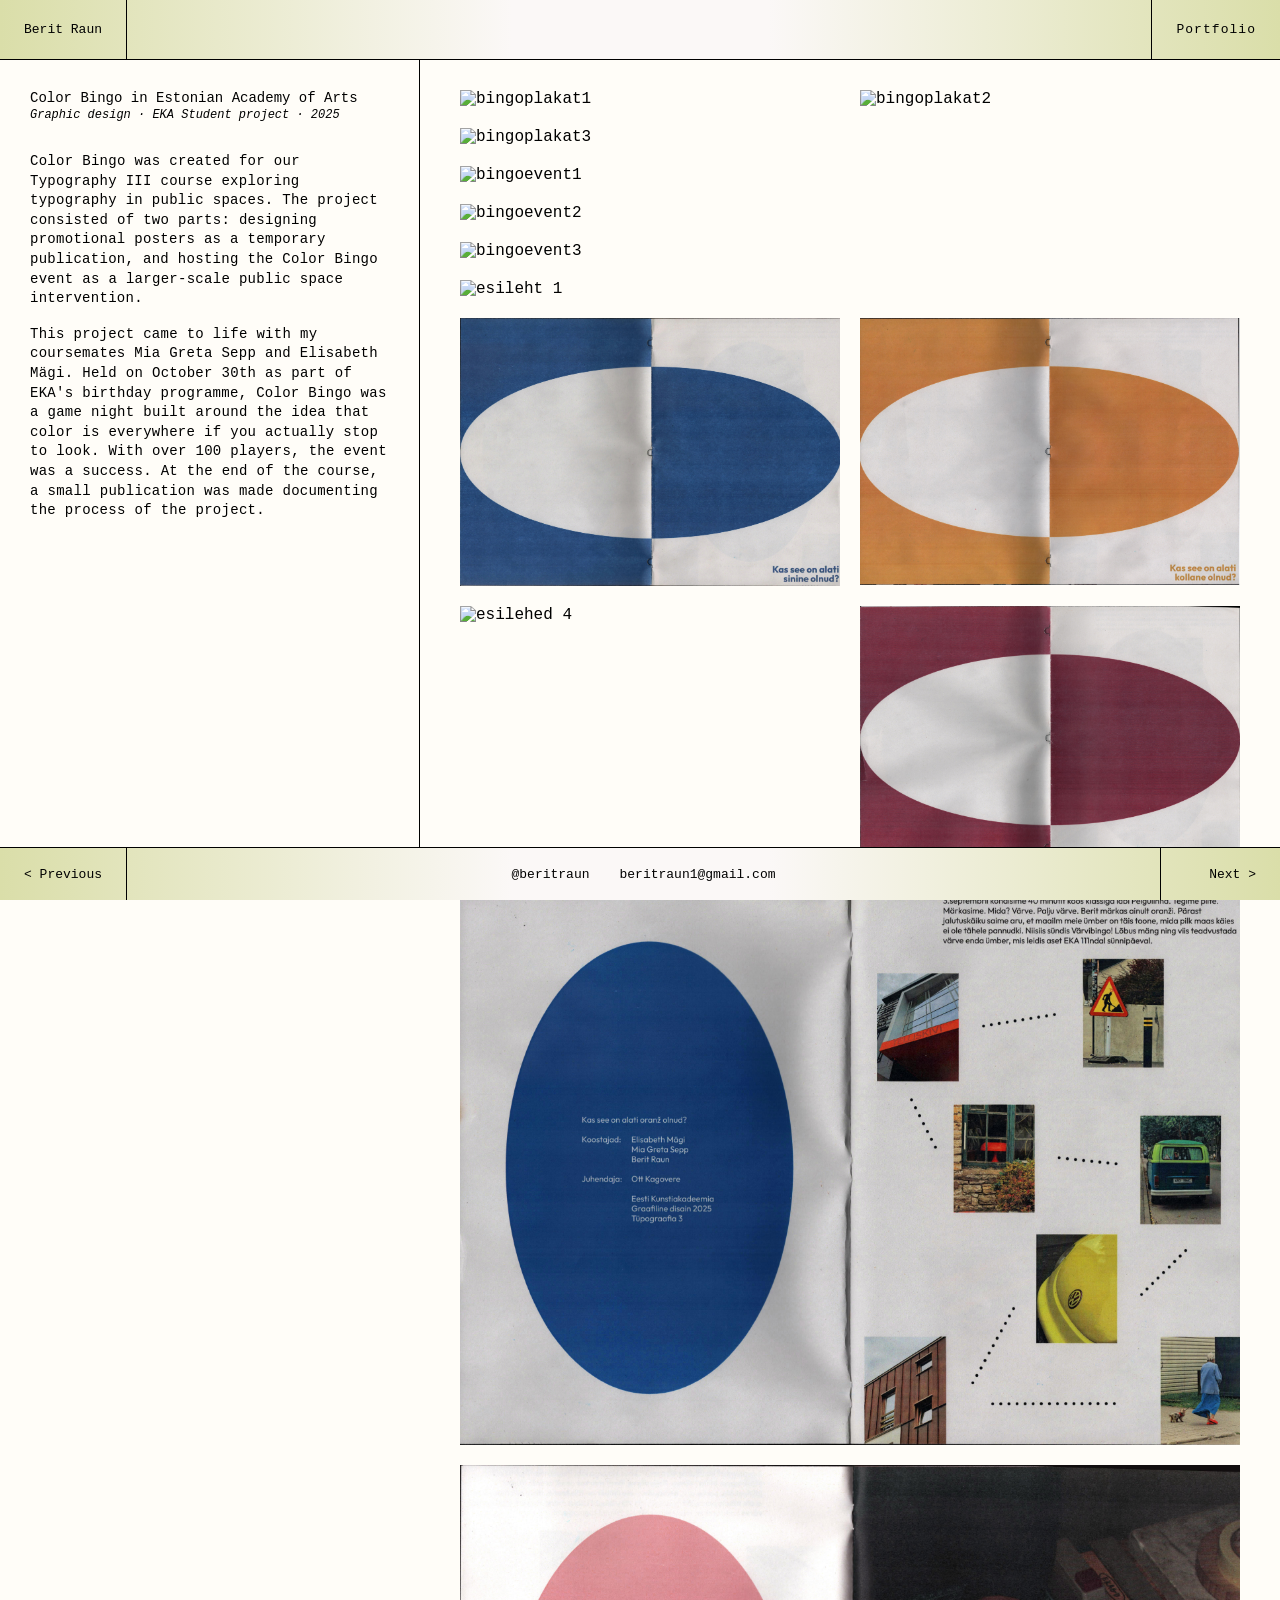
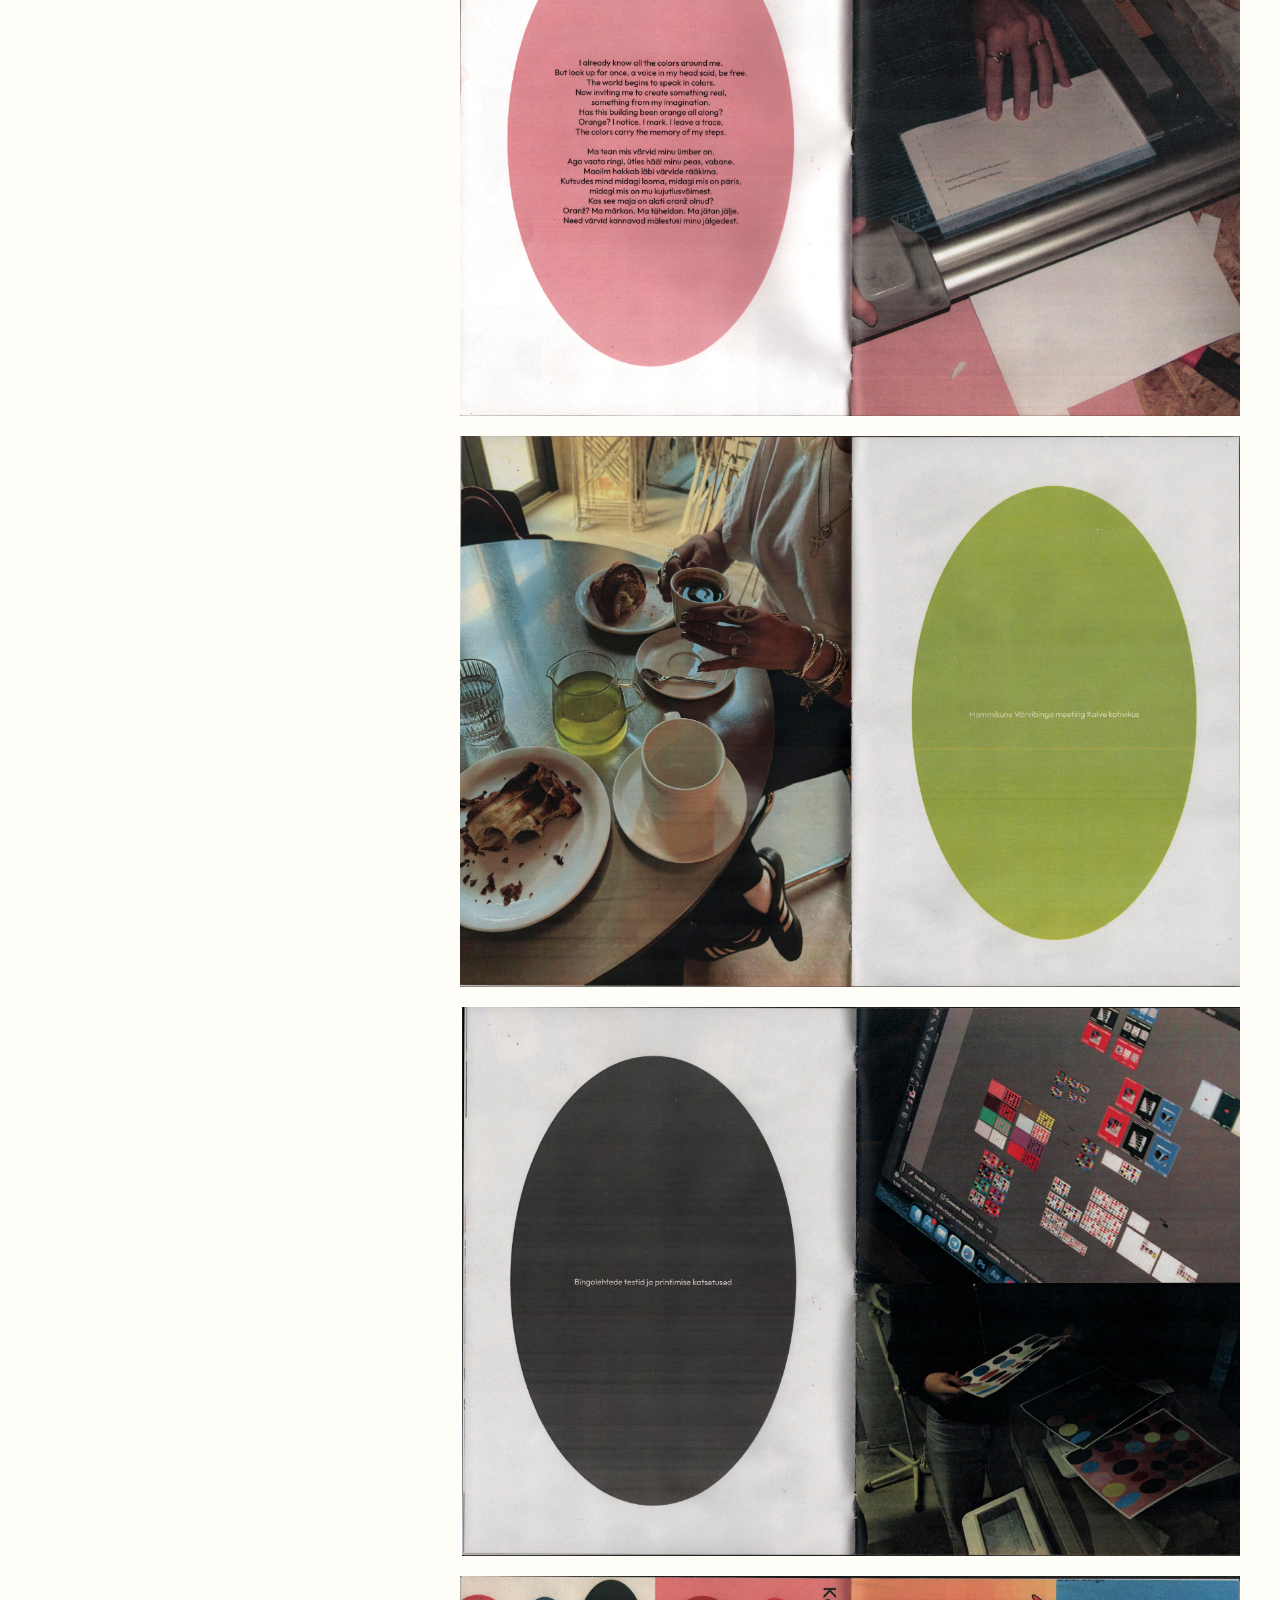
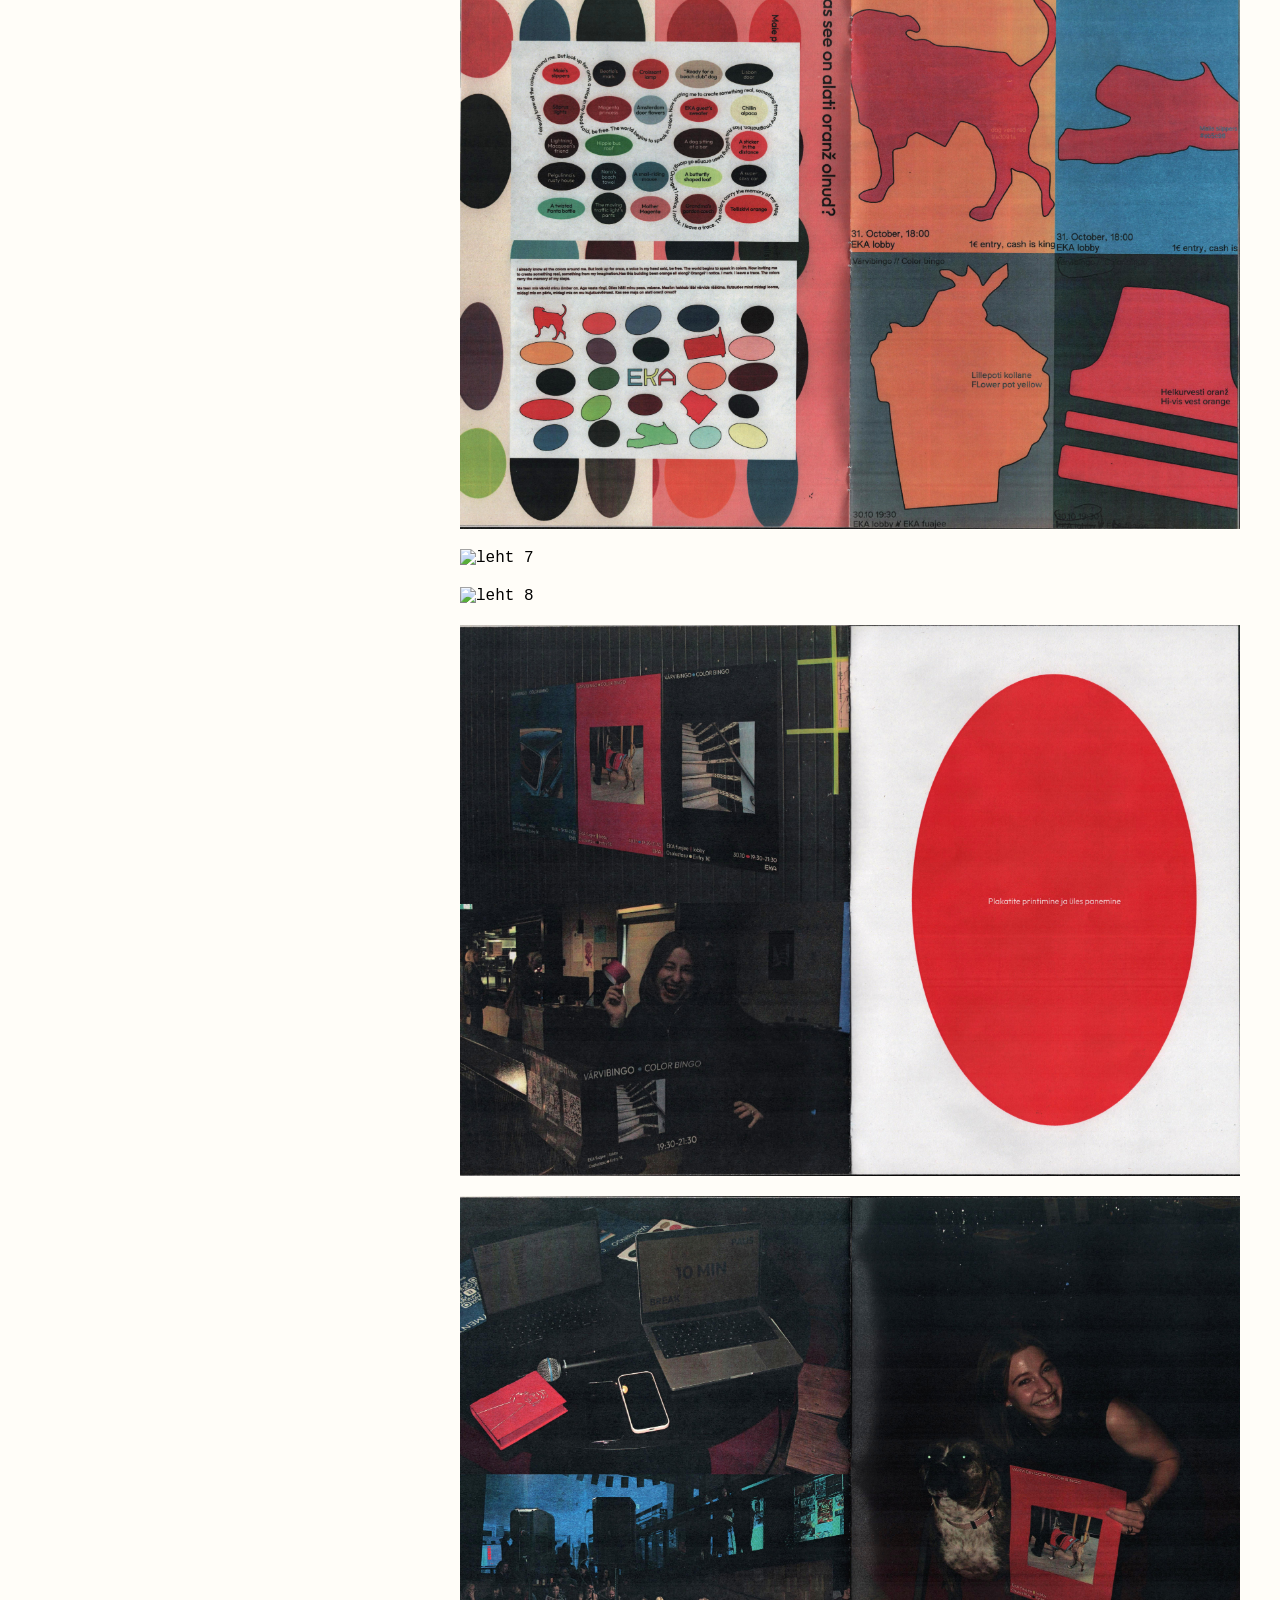
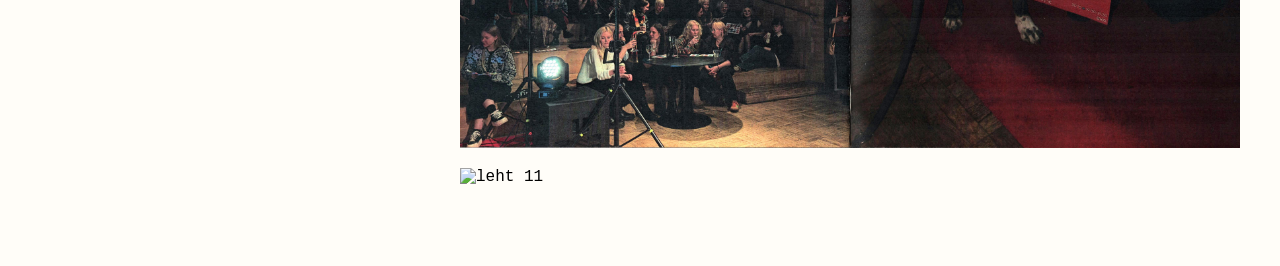
==== Colorbingo.html @ 5a60d3dd "Deploy Berit Raun's portfolio site, replacing coming soon page Copies all HTML, CSS, and web-safe as" ====
<!DOCTYPE html>
<html lang="et">
<head>
<meta charset="UTF-8">
<meta name="viewport" content="width=device-width, initial-scale=1.0">
<title>Color Bingo – Berit Raun</title>
<link rel="stylesheet" href="style.css">
<link rel="preconnect" href="https://fonts.googleapis.com">
<link rel="preconnect" href="https://fonts.gstatic.com" crossorigin>
<link href="https://fonts.googleapis.com/css2?family=Work+Sans:ital,wght@0,100..900;1,100..900&display=swap" rel="stylesheet">
</head>
<body>

<header class="container-page">
  <div class="header-left-page">
    <a href="index.html" class="home-link">Berit Raun</a>
  </div>
  <div class="header-right-page"><a href="index.html" class="home-link">Portfolio</a></div>
</header>

<div class="content-wrapper">
  <div class="description">
    <div class="header-page">Color Bingo in Estonian Academy of Arts</div>
    <h3>Graphic design · EKA Student project · 2025</h3>
    <p>Color Bingo was created for our Typography III course exploring typography in public spaces. The project consisted of two parts: designing promotional posters as a temporary publication, and hosting the Color Bingo event as a larger-scale public space intervention.</p>
    <p>This project came to life with my coursemates Mia Greta Sepp and Elisabeth Mägi. Held on October 30th as part of EKA's birthday programme, Color Bingo was a game night built around the idea that color is everywhere if you actually stop to look. With over 100 players, the event was a success. At the end of the course, a small publication was made documenting the process of the project.</p>
  </div>

  <div class="photos-scroll">
    <img src="plakat sinine.jpg" alt="bingoplakat1">
    <img src="plakat punane.jpg" alt="bingoplakat2">
    <img src="plakat roheline.jpg" alt="bingoplakat3" class="landscape">
    <img src="event sinine.jpg" alt="bingoevent1" class="landscape">
    <img src="event punane.jpg" alt="bingoevent2" class="landscape">
    <img src="event roheline.jpg" alt="bingoevent3" class="landscape">
    <img src="leht 1.jpg" alt="esileht 1" class="landscape">
    <img src="leht 1.1.jpg" alt="esilehed 2">
    <img src="leht 1.2.jpg" alt="esilehed 3">
    <img src="leht 1.3.jpg" alt="esilehed 4">
    <img src="leht 1.4.jpg" alt="esilehed 5">
    <img src="leht 2.jpg" alt="leht 2" class="landscape">
    <img src="leht 3.jpg" alt="leht 3" class="landscape">
    <img src="leht 4.jpg" alt="leht 4" class="landscape">
    <img src="leht 5.jpg" alt="leht 5" class="landscape">
    <img src="leht 6.jpg" alt="leht 6" class="landscape">
    <img src="leht 7.jpg" alt="leht 7" class="landscape">
    <img src="leht 8.jpg" alt="leht 8" class="landscape">
    <img src="leht 9.jpg" alt="leht 9" class="landscape">
    <img src="leht 10.jpg" alt="leht 10" class="landscape">
    <img src="leht 11.png" alt="leht 11" class="landscape">
  </div>
</div>

<footer class="container-footer">
  <div class="footer-content">
    <div class="footer-row">
      <div class="footer-nav-prev">
        <a href="Kumu20.html" class="previous">&lt; Previous</a>
      </div>
      <div class="footer-contacts">
        <a href="http://www.instagram.com/beritraun/" class="instagram">@beritraun</a>
        <a href="mailto:beritraun1@gmail.com" class="mail">beritraun1@gmail.com</a>
      </div>
      <div class="footer-nav-next">
        <a href="Posters.html" class="next">Next &gt;</a>
      </div>
    </div>
  </div>
</footer>

<div id="lightbox" class="lightbox">
  <span class="lightbox-close">&times;</span>
  <span class="lightbox-prev">
    <svg width="30" height="50" viewBox="0 0 30 50">
      <polyline points="25,5 5,25 25,45" fill="none" stroke="currentColor" stroke-width="2"/>
    </svg>
  </span>
  <span class="lightbox-next">
    <svg width="30" height="50" viewBox="0 0 30 50">
      <polyline points="5,5 25,25 5,45" fill="none" stroke="currentColor" stroke-width="2"/>
    </svg>
  </span>
  <img class="lightbox-content" id="lightbox-img" alt="">
</div>

<script>
const lightbox = document.getElementById('lightbox');
const lightboxImg = document.getElementById('lightbox-img');
const scrollImages = document.querySelectorAll('.photos-scroll img');
const closeBtn = document.querySelector('.lightbox-close');
const prevBtn = document.querySelector('.lightbox-prev');
const nextBtn = document.querySelector('.lightbox-next');
let currentIndex = 0;

scrollImages.forEach((img, index) => {
  img.addEventListener('click', function() {
    currentIndex = index;
    openLightbox();
  });
});

function openLightbox() {
  lightbox.style.display = 'flex';
  lightboxImg.src = scrollImages[currentIndex].src;
  document.body.style.overflow = 'hidden';
}

function closeLightbox() {
  lightbox.style.display = 'none';
  document.body.style.overflow = 'auto';
}

function showPrev() {
  currentIndex = (currentIndex - 1 + scrollImages.length) % scrollImages.length;
  lightboxImg.src = scrollImages[currentIndex].src;
}

function showNext() {
  currentIndex = (currentIndex + 1) % scrollImages.length;
  lightboxImg.src = scrollImages[currentIndex].src;
}

closeBtn.addEventListener('click', closeLightbox);
lightbox.addEventListener('click', function(e) {
  if (e.target === lightbox) closeLightbox();
});
prevBtn.addEventListener('click', function(e) { e.stopPropagation(); showPrev(); });
nextBtn.addEventListener('click', function(e) { e.stopPropagation(); showNext(); });

document.addEventListener('keydown', function(e) {
  if (lightbox.style.display === 'flex') {
    if (e.key === 'Escape') closeLightbox();
    else if (e.key === 'ArrowLeft') showPrev();
    else if (e.key === 'ArrowRight') showNext();
  }
});

lightbox.addEventListener('wheel', function(e) {
  e.preventDefault();
  if (e.deltaY > 0) showNext(); else showPrev();
});
</script>

</body>
</html>
---- style.css ----
* {
  margin: 0;
  padding: 0;
  box-sizing: border-box;
  overscroll-behavior-y: none;
}

body {
  font-family: 'Courier New', Courier, monospace;
  background: #fffdf8;
  color: #000;
  overscroll-behavior-y: none;
}

/* ─── TYPOGRAPHY ─────────────────────────────────────────── */

h3 {
  font-size: 12px;
  font-weight: 500;
  font-style: italic;
  margin-bottom: 30px;
}

h4 {
  font-size: 14px;
  font-weight: 500;
  margin-bottom: 8px;
}

p {
  font-size: 14px;
  font-weight: 400;
  line-height: 1.4;
  letter-spacing: 0.02em;
  word-spacing: 0.01em;
  hyphens: none;
  -webkit-hyphens: none;
  margin-bottom: 16px;
}

/* ─── HEADER (shared) ────────────────────────────────────── */

.container-page {
  display: flex;
  justify-content: space-between;
  align-items: stretch;
  padding: 0;
  position: fixed;
  top: 0;
  left: 0;
  right: 0;
  background: linear-gradient(90deg, #dadea9 0%, #fbf8f7 40%, #fbf8f7 60%, #dadea9 100%);
  z-index: 100;
  border-bottom: 1px solid #000;
  height: 60px;
}

.header-left-page {
  display: flex;
  align-items: center;
  padding: 0 24px;
  border-right: 1px solid #000;
}

.header-right-page {
  display: flex;
  align-items: center;
  padding: 0 24px;
  border-left: 1px solid #000;
  font-size: 13px;
  font-weight: 400;
  font-family: 'Courier New', Courier, monospace;
  letter-spacing: 0.08em;
}

.home-link {
  color: #000;
  text-decoration: none;
  font-size: 13px;
  font-family: 'Courier New', Courier, monospace;
}

.home-link:hover { text-decoration: underline; }

/* ─── SIGNATURE ──────────────────────────────────────────── */

.header-signature {
  position: relative;
  cursor: pointer;
}

.header-signature img {
  display: block;
  transition: opacity 0.25s ease;
}

.sig-filled {
  position: absolute;
  top: 0;
  left: 0;
  opacity: 0;
}

.header-signature:hover .sig-outline { opacity: 0; }
.header-signature:hover .sig-filled  { opacity: 1; }

body:not(.index-page) .header-signature { height: 30px; }
body:not(.index-page) .header-signature img { height: 30px; width: auto; }

/* ─── PROJECT PAGE LAYOUT ─────────────────────────────────── */

.content-wrapper {
  display: flex;
  margin-top: 60px;
  min-height: calc(100vh - 60px - 53px);
}

.description {
  width: 550px;
  flex-shrink: 0;
  position: fixed;
  top: 60px;
  left: 0;
  bottom: 53px;
  padding: 40px 50px 40px 40px;
  border-right: 1px solid #000;
  overflow-y: auto;
}

.header-page {
  font-size: 14px;
  font-weight: 500;
  margin-bottom: 2px;
}

.photos-scroll {
  display: grid;
  grid-template-columns: 1fr;
  gap: 20px;
  margin-left: 550px;
  padding: 40px 60px 80px 60px;
}

.photos-scroll img {
  width: 100%;
  height: auto;
  cursor: pointer;
  transition: opacity 0.3s ease;
}

.photos-scroll video {
  width: 100%;
  height: auto;
  display: block;
  cursor: default;
}

/* suurtel ekraanidel 2 veergu */
@media screen and (min-width: 900px) {
  .photos-scroll {
    grid-template-columns: repeat(2, 1fr);
  }

  /* horisontaalsed pildid võtavad 2 veergu */
  .photos-scroll img.landscape {
    grid-column: span 2;
  }
}



/* ─── FOOTER ─────────────────────────────────────────────── */

.container-footer {
  position: fixed;
  bottom: 0;
  left: 0;
  right: 0;
  display: flex;
  align-items: stretch;
  font-size: 13px;
  background: linear-gradient(90deg, #dadea9 0%, #fbf8f7 40%, #fbf8f7 60%, #dadea9 100%);
  border-top: 1px solid #000;
  z-index: 50;
  height: 53px;
  overflow: hidden;
}

.footer-content {
  width: 100%;
  display: flex;
  align-items: stretch;
  position: relative;
  z-index: 1;
}

.divider-page { display: none; }

.footer-row {
  display: flex;
  align-items: stretch;
  width: 100%;
}

.footer-nav-prev {
  display: flex;
  align-items: center;
  padding: 0 24px;
  border-right: 1px solid #000;
  min-width: 120px;
}

.footer-contacts {
  display: flex;
  align-items: center;
  justify-content: center;
  flex: 1;
  gap: 30px;
}

.footer-nav-next {
  display: flex;
  align-items: center;
  padding: 0 24px;
  border-left: 1px solid #000;
  min-width: 120px;
  justify-content: flex-end;
}

.mail, .instagram, .previous, .next {
  color: #000;
  text-decoration: none;
}

.mail:hover, .instagram:hover, .previous:hover, .next:hover {
  text-decoration: underline;
}

/* ─── LIGHTBOX ───────────────────────────────────────────── */

.lightbox {
  display: none;
  position: fixed;
  z-index: 1000;
  inset: 0;
  background-color: #fffdf8;
  justify-content: center;
  align-items: center;
}

.lightbox-content {
  min-width: 800px;
  max-width: 90vw;
  max-height: 90vh;
  object-fit: contain;
  animation: fadeIn 0.5s ease;
}

@keyframes fadeIn {
  from { opacity: 0; }
  to   { opacity: 1; }
}

.lightbox-close {
  position: absolute;
  top: 24px;
  right: 40px;
  font-family: 'Courier New', Courier, monospace;
  font-weight: 300;
  font-size: 40px;
  cursor: pointer;
  color: #000;
  line-height: 1;
}

.lightbox-prev,
.lightbox-next {
  position: absolute;
  top: 50%;
  transform: translateY(-50%);
  padding: 16px;
  color: #000;
  cursor: pointer;
  user-select: none;
}

.lightbox-prev { left: 30px; }
.lightbox-next { right: 10px; }

/* ─── INDEX PAGE ─────────────────────────────────────────── */

body.index-page .container-page {
  position: fixed;
  overscroll-behavior-y: none;
}

.index-wrapper {
  padding: 80px 40px 60px;
  position: relative;
  min-height: calc(100vh - 60px);
}

.index-bg-signature {
  position: absolute;
  top:  85%;
  left: 50%;
  transform: translate(-50%, -50%);
  width: 110%;
  max-width: 2200px;
  height: auto;
  pointer-events: none;
  user-select: none;
  z-index: 0;
}

.tables-wrapper {
  position: relative;
  z-index: 1;
  display: flex;
  gap: 40px;
  align-items: flex-start;
}

.left-column {
  display: flex;
  flex-direction: column;
  gap: 63px;
}

/* ─── INDEX TABLE ────────────────────────────────────────── */

.portfolio-table {
  width: auto;
  border-collapse: collapse;
  border: 1px solid #000;
}

.portfolio-table tr { border-top: 1px solid #000; }

.portfolio-table td {
  padding: 8px 12px;
  vertical-align: middle;
  font-size: 14px;
  font-family: 'Courier New', Courier, monospace;
  border-right: 1px solid #000;
  line-height: 1.4;
}

.portfolio-table td:last-child { border-right: none; }

.td-title {
  width: 300px;
  min-width: 160px;
}

.td-images {
  display: flex;
  gap: 4px;
  align-items: center;
}

.td-images img,
.td-images .img-placeholder {
  height: 26px;
  width: auto;
  object-fit: contain;
  display: block;
}

.td-images img {
  filter: grayscale(100%) blur(1.5px);
  transition: filter 0.4s ease;
}

.td-images .img-placeholder {
  background: #dadea9;
  width: 52px;
}

.row-2line .td-images img { height: 46px; }
.row-2line .td-images .img-placeholder { height: 46px; width: 72px; }
.row-3line .td-images img { height: 62px; }
.row-3line .td-images .img-placeholder { height: 62px; width: 90px; }

.portfolio-table tr:hover .td-images img { filter: grayscale(0%) blur(0px); }

.td-images-cell { padding: 8px 12px; }
.row-link { cursor: pointer; }
.row-link:hover .td-title { text-decoration: underline; }
.row-misc-label td { font-size: 11px; padding: 8px 12px; }
.row-misc-label .td-title { text-decoration: underline; }

.pdf-link {
  display: inline-block;
  margin-top: 1.5rem;
  text-decoration: underline;
  color: inherit;
}
.pdf-link:hover {
  opacity: 0.6;
}

/* ═══════════════════════════════════════════════════════════
   RESPONSIVE
   ═══════════════════════════════════════════════════════════ */

@media screen and (max-width: 1280px) {
  .description { width: 420px; padding: 30px; }
  .photos-scroll { margin-left: 420px; padding: 30px 40px 80px 40px; }
  body.index-page .header-signature { width: 380px; }
  .tables-wrapper { gap: 24px; }
}

@media screen and (max-width: 1024px) {
  .content-wrapper { flex-direction: column; margin-top: 60px; }
  .description {
    position: static;
    width: 100%;
    bottom: auto;
    border-right: none;
    border-bottom: 1px solid #000;
    padding: 30px 40px;
    overflow-y: visible;
  }
  .photos-scroll { margin-left: 0; padding: 30px 40px 80px; }
  .photos-scroll img { max-width: 100%; }
  .tables-wrapper { flex-direction: column; }
  body.index-page .header-signature { width: 300px; }
  .footer-contacts { gap: 20px; }
  .footer-nav-prev, .footer-nav-next { min-width: 90px; padding: 0 16px; }
}

@media screen and (max-width: 768px) {
  .container-page { height: 50px; }
  .header-left-page { padding: 0 16px; }
  .header-right-page { padding: 0 16px; font-size: 12px; }
  .home-link { font-size: 12px; }
  body.index-page .container-page { padding: 14px 20px; }
  body.index-page .header-signature { width: 200px; }
  .content-wrapper { margin-top: 50px; }
  .description { padding: 20px; }
  .photos-scroll { padding: 20px 20px 80px; gap: 12px; }
  p, h3 { font-size: 13px; }
  .portfolio-table td { font-size: 13px; padding: 6px 10px; }
  .td-title { width: 160px; min-width: 130px; }
  .container-footer { height: auto; min-height: 50px; }
  .footer-nav-prev, .footer-nav-next { min-width: 70px; padding: 0 12px; }
  .footer-contacts { gap: 12px; font-size: 12px; }
  .lightbox-content { min-width: auto; width: 95vw; max-height: 75vh; }
  .lightbox-close { font-size: 32px; top: 16px; right: 20px; }
  .lightbox-prev { left: 10px; }
  .lightbox-next { right: 10px; }
}
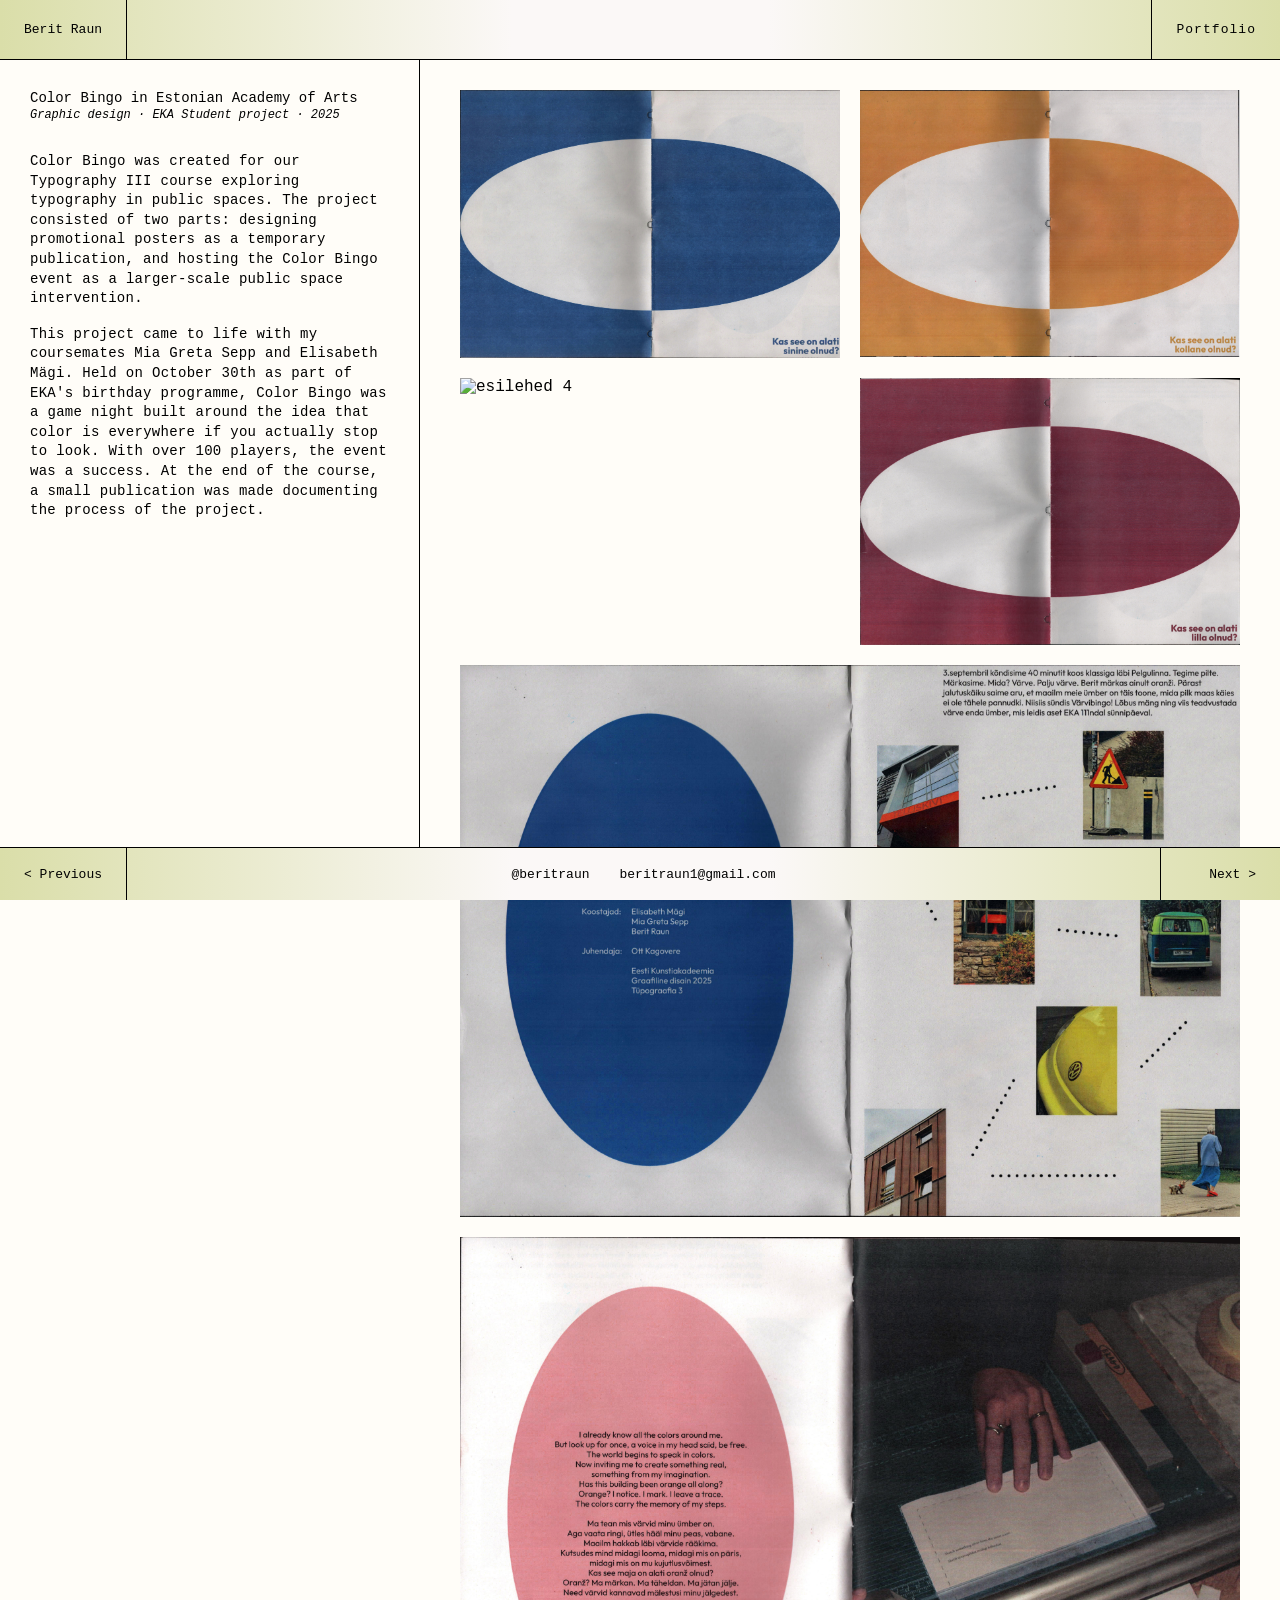
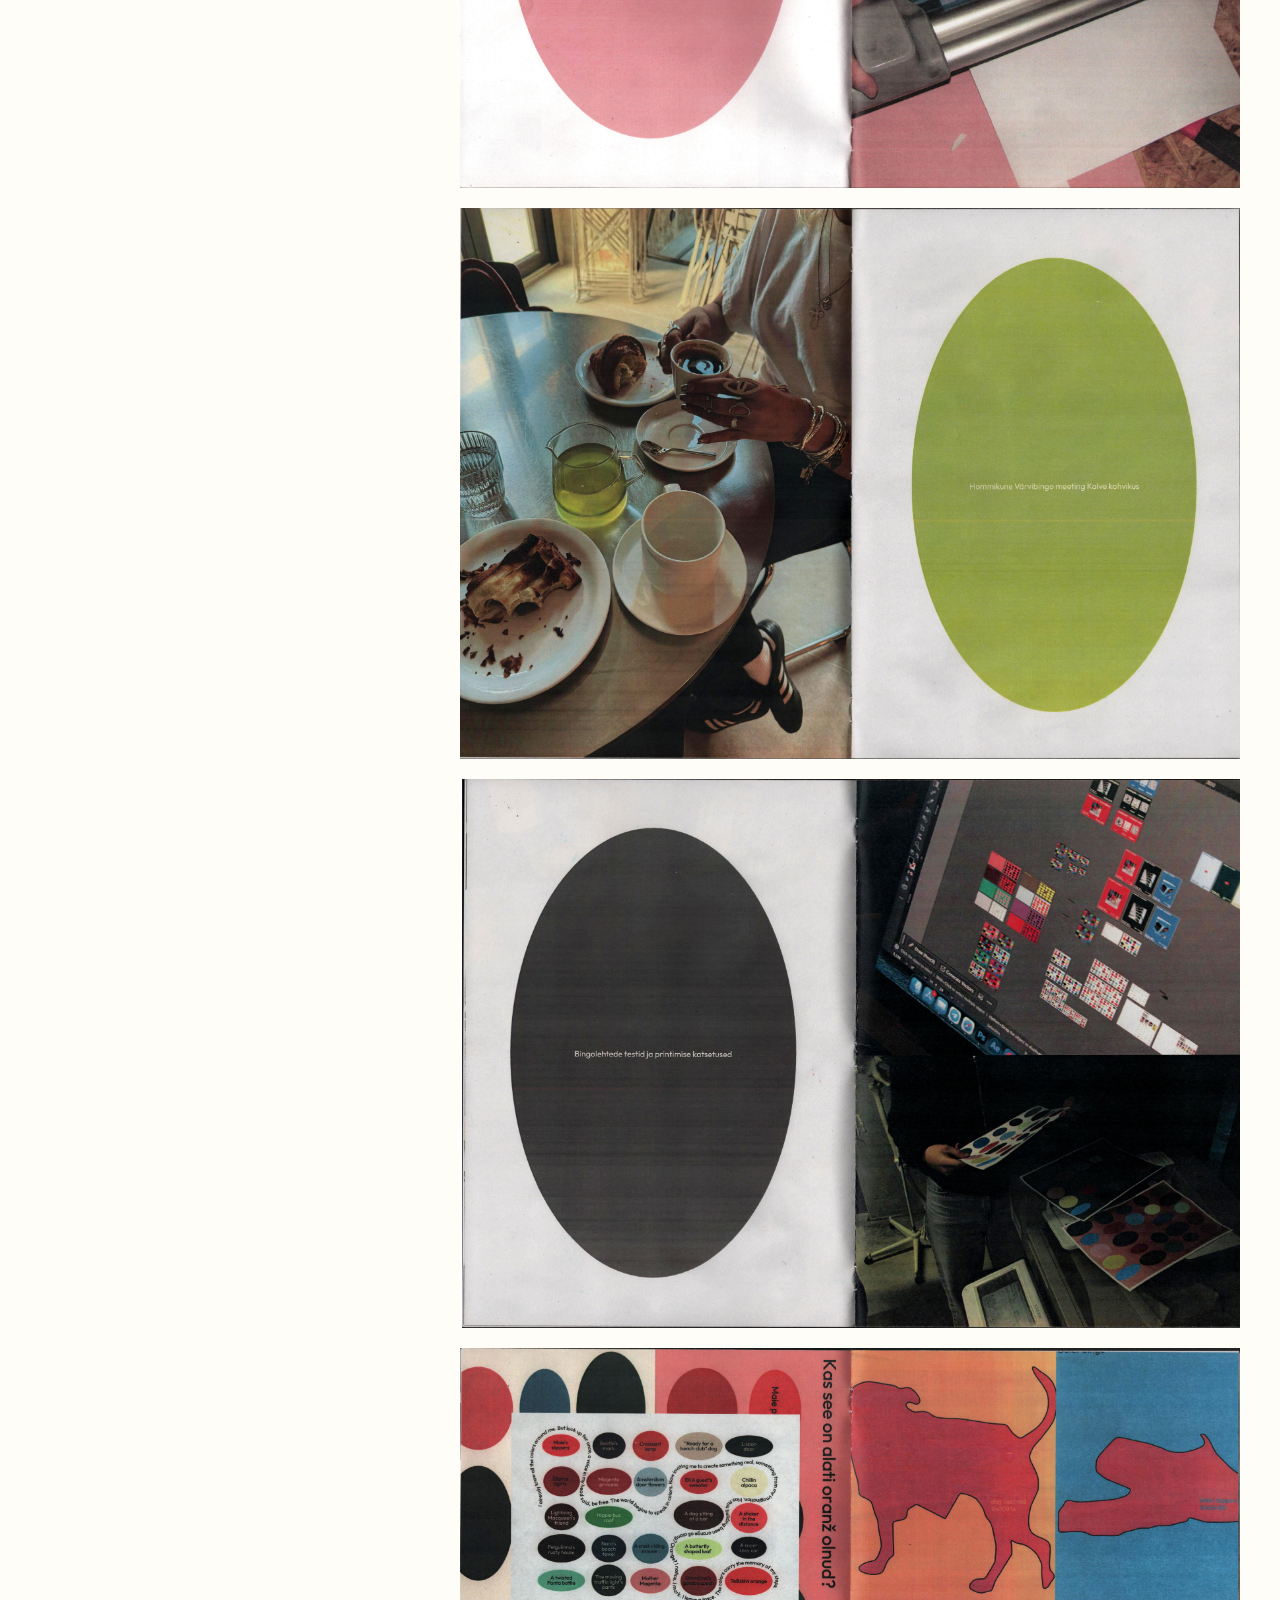
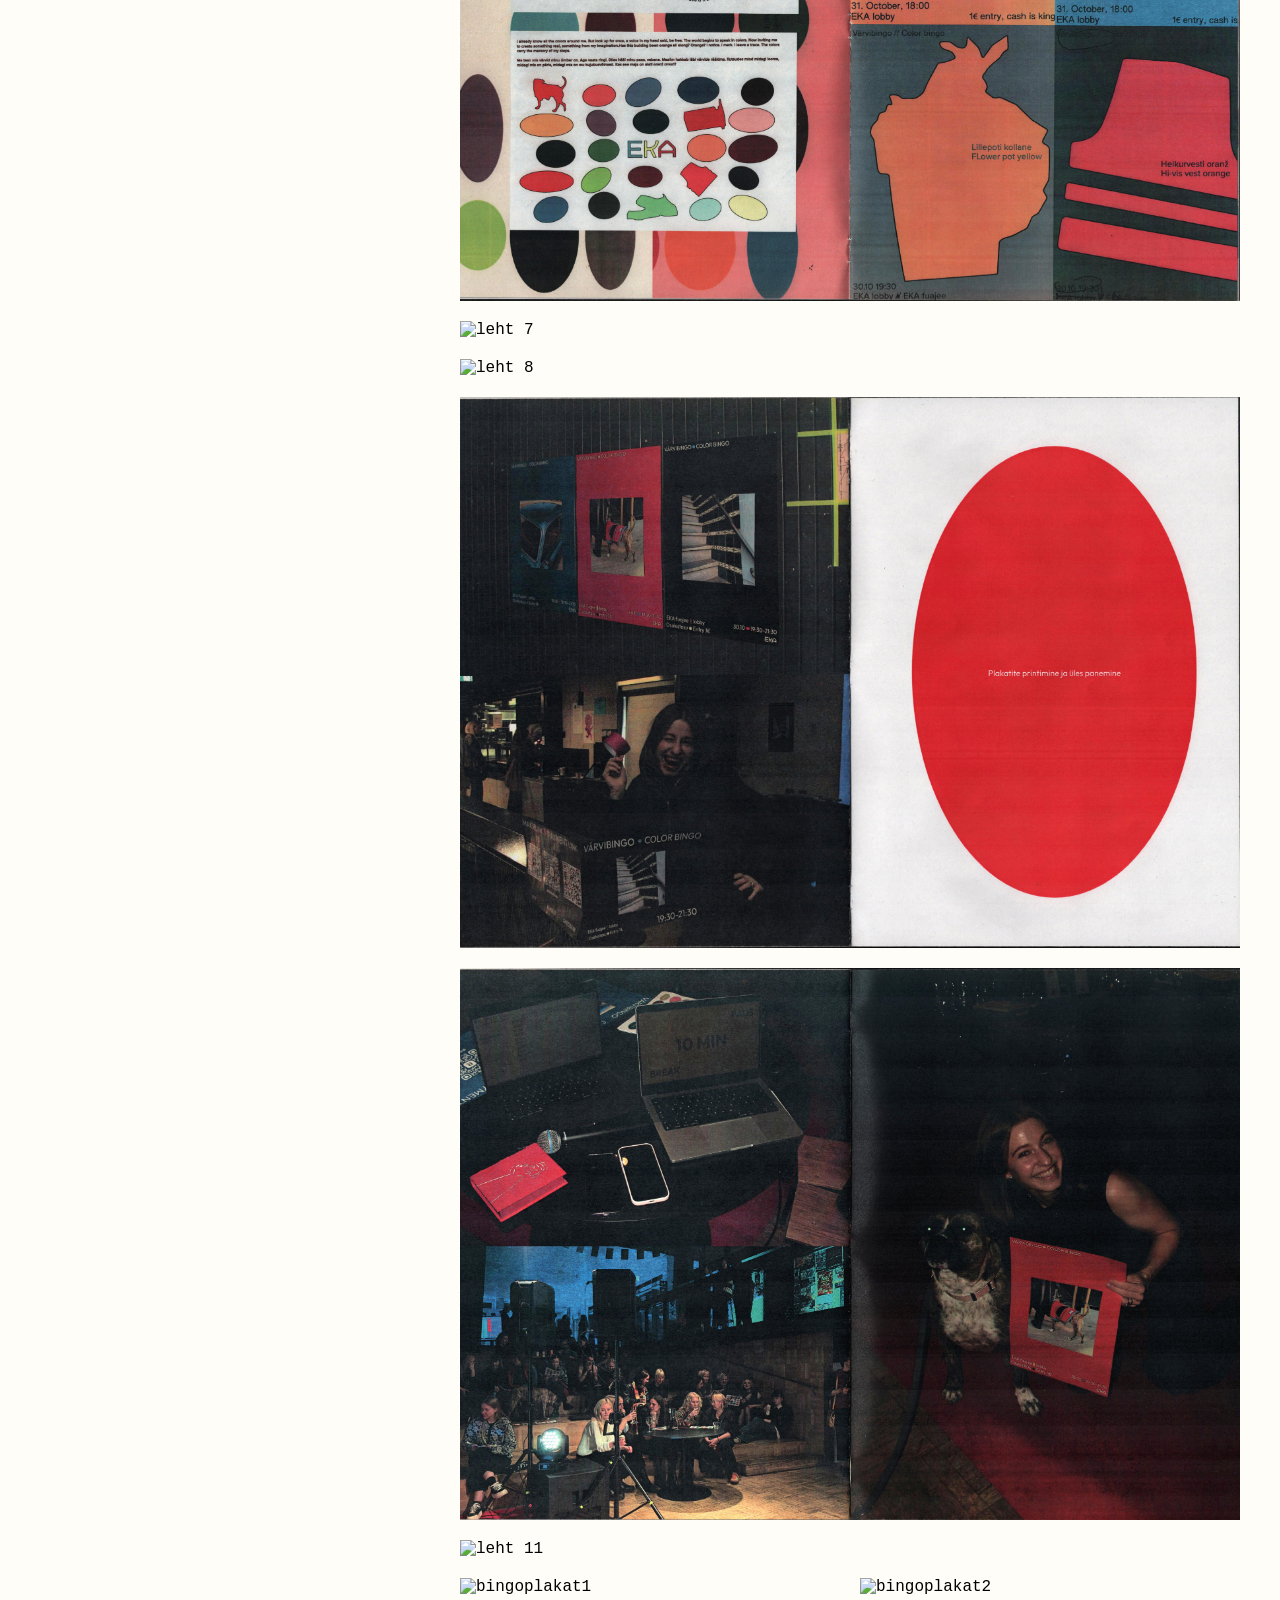
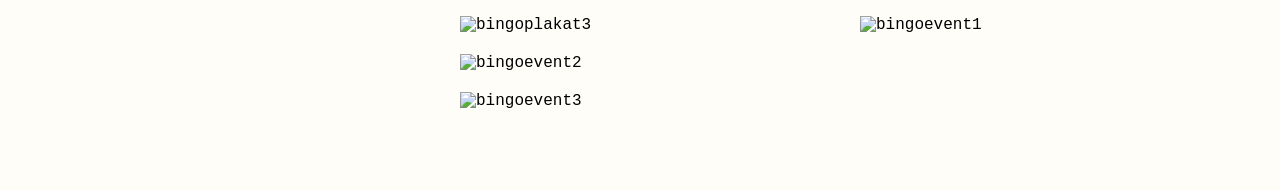
==== commit 5fb26604: "update" ====
--- a/Colorbingo.html
+++ b/Colorbingo.html
@@ -26,14 +26,7 @@
     <p>This project came to life with my coursemates Mia Greta Sepp and Elisabeth Mägi. Held on October 30th as part of EKA's birthday programme, Color Bingo was a game night built around the idea that color is everywhere if you actually stop to look. With over 100 players, the event was a success. At the end of the course, a small publication was made documenting the process of the project.</p>
   </div>
 
-  <div class="photos-scroll">
-    <img src="plakat sinine.jpg" alt="bingoplakat1">
-    <img src="plakat punane.jpg" alt="bingoplakat2">
-    <img src="plakat roheline.jpg" alt="bingoplakat3" class="landscape">
-    <img src="event sinine.jpg" alt="bingoevent1" class="landscape">
-    <img src="event punane.jpg" alt="bingoevent2" class="landscape">
-    <img src="event roheline.jpg" alt="bingoevent3" class="landscape">
-    <img src="leht 1.jpg" alt="esileht 1" class="landscape">
+  <div class="photos-scroll" id="photosScroll">
     <img src="leht 1.1.jpg" alt="esilehed 2">
     <img src="leht 1.2.jpg" alt="esilehed 3">
     <img src="leht 1.3.jpg" alt="esilehed 4">
@@ -48,6 +41,12 @@
     <img src="leht 9.jpg" alt="leht 9" class="landscape">
     <img src="leht 10.jpg" alt="leht 10" class="landscape">
     <img src="leht 11.png" alt="leht 11" class="landscape">
+    <img src="plakat sinine.jpg" alt="bingoplakat1">
+    <img src="plakat punane.jpg" alt="bingoplakat2">
+    <img src="plakat roheline.jpg" alt="bingoplakat3">
+    <img src="event sinine.jpg" alt="bingoevent1">
+    <img src="event punane.jpg" alt="bingoevent2">
+    <img src="event roheline.jpg" alt="bingoevent3" class="landscape">
   </div>
 </div>
 
@@ -55,14 +54,14 @@
   <div class="footer-content">
     <div class="footer-row">
       <div class="footer-nav-prev">
-        <a href="Kumu20.html" class="previous">&lt; Previous</a>
+        <a href="Trinkets.html" class="previous">&lt; Previous</a>
       </div>
       <div class="footer-contacts">
         <a href="http://www.instagram.com/beritraun/" class="instagram">@beritraun</a>
         <a href="mailto:beritraun1@gmail.com" class="mail">beritraun1@gmail.com</a>
       </div>
       <div class="footer-nav-next">
-        <a href="Posters.html" class="next">Next &gt;</a>
+        <a href="Photography.html" class="next">Next &gt;</a>
       </div>
     </div>
   </div>
--- a/style.css
+++ b/style.css
@@ -2,14 +2,12 @@
   margin: 0;
   padding: 0;
   box-sizing: border-box;
-  overscroll-behavior-y: none;
 }
 
 body {
   font-family: 'Courier New', Courier, monospace;
   background: #fffdf8;
   color: #000;
-  overscroll-behavior-y: none;
 }
 
 /* ─── TYPOGRAPHY ─────────────────────────────────────────── */
@@ -127,6 +125,58 @@
   overflow-y: auto;
 }
 
+.lightbox-caption {
+  color: #000;
+  font-size: 13px;
+  font-family: 'Work Sans', sans-serif;
+  text-align: center;
+  margin: 0;
+  opacity: 0.7;
+  max-width: 600px;
+}
+
+.youtube-embed {
+  position: relative;
+  width: 100%;
+  padding-bottom: 56.25%;
+  height: 0;
+}
+
+.youtube-embed iframe {
+  position: absolute;
+  top: 0;
+  left: 0;
+  width: 100%;
+  height: 100%;
+}
+
+.pdf-embed {
+  width: 100%;
+  height: 90vh;
+  border: none;
+  display: block;
+}
+
+.milvi-video {
+  width: 100%;
+  height: auto;
+  display: block;
+}
+
+.download-link {
+  display: inline-block;
+  margin-top: 8px;
+  font-size: 13px;
+  color: #000;
+  text-decoration: none;
+  border-bottom: 1px solid #000;
+  padding-bottom: 1px;
+}
+
+.download-link:hover {
+  opacity: 0.5;
+}
+
 .header-page {
   font-size: 14px;
   font-weight: 500;
@@ -141,7 +191,31 @@
   padding: 40px 60px 80px 60px;
 }
 
-.photos-scroll img {
+.photos-scroll.masonry {
+  display: block;
+  column-count: 2;
+  column-gap: 20px;
+  gap: 0;
+}
+
+.photos-scroll.masonry img,
+.photos-scroll.masonry video {
+  break-inside: avoid;
+  margin-bottom: 20px;
+  margin-top: 0;
+  padding: 0;
+  width: 100%;
+  height: auto;
+  display: block;
+}
+
+.photos-scroll.masonry .landscape {
+  column-span: all;
+  margin-bottom: 20px;
+}
+
+.photos-scroll img,
+.photos-scroll video {
   width: 100%;
   height: auto;
   cursor: pointer;
@@ -162,7 +236,8 @@
   }
 
   /* horisontaalsed pildid võtavad 2 veergu */
-  .photos-scroll img.landscape {
+  .photos-scroll img.landscape,
+  .photos-scroll .landscape {
     grid-column: span 2;
   }
 }
@@ -248,10 +323,17 @@
   align-items: center;
 }
 
+.lightbox-inner {
+  display: flex;
+  flex-direction: column;
+  align-items: center;
+  gap: 14px;
+  max-height: 90vh;
+}
+
 .lightbox-content {
-  min-width: 800px;
-  max-width: 90vw;
-  max-height: 90vh;
+  max-width: min(800px, 90vw);
+  max-height: 80vh;
   object-fit: contain;
   animation: fadeIn 0.5s ease;
 }
@@ -287,108 +369,208 @@
 .lightbox-prev { left: 30px; }
 .lightbox-next { right: 10px; }
 
-/* ─── INDEX PAGE ─────────────────────────────────────────── */
-
-body.index-page .container-page {
-  position: fixed;
-  overscroll-behavior-y: none;
-}
-
-.index-wrapper {
-  padding: 80px 40px 60px;
+/* ─── INDEX PAGE BACKGROUND ──────────────────────────────── */
+
+body.index-page {
+  overflow-x: hidden;
+  overflow-y: scroll;
+  background: radial-gradient(ellipse at 50% 40%, #fffdf8 20%, #e8ebbc 100%);
+  min-height: 100vh;
+}
+
+/* ─── HERO ───────────────────────────────────────────────── */
+
+.hero {
+  height: 100vh;
+  padding: 40px;
+  background: transparent;
+}
+
+/* Inset border frame — full hero screen */
+.hero-frame {
+  width: 100%;
+  height: 100%;
+  border: 1px solid #000;
   position: relative;
-  min-height: calc(100vh - 60px);
-}
-
-.index-bg-signature {
+  display: flex;
+  flex-direction: column;
+}
+
+/* Top bar — nav left, contacts right */
+.hero-top {
+  display: flex;
+  justify-content: space-between;
+  align-items: stretch;
+  border-bottom: 1px solid #000;
+}
+
+/* Nav row — horizontal outlined boxes, top-left */
+.hero-nav {
+  display: flex;
+  flex-direction: row;
+}
+
+.hero-nav-link {
+  display: block;
+  font-family: 'Courier New', Courier, monospace;
+  font-size: 13px;
+  font-weight: 400;
+  color: #000;
+  text-decoration: none;
+  letter-spacing: 0.08em;
+  padding: 10px 24px;
+  border-right: 1px solid #000;
+}
+
+.hero-nav-link:hover {
+  text-decoration: underline;
+}
+
+/* Contacts — top-right */
+.hero-contacts {
+  display: flex;
+  gap: 24px;
+  align-items: center;
+  padding: 10px 20px;
+  border-left: 1px solid #000;
+}
+
+.hero-contact-link {
+  font-family: 'Courier New', Courier, monospace;
+  font-size: 13px;
+  font-weight: 400;
+  color: #000;
+  text-decoration: none;
+  letter-spacing: 0.08em;
+}
+
+.hero-contact-link:hover {
+  text-decoration: underline;
+}
+
+/* Signature + name — left-aligned, vertically centred in remaining space */
+.hero-centre {
+  flex: 1;
+  display: flex;
+  flex-direction: column;
+  justify-content: center;
+  align-items: flex-start;
+  padding: 0 40px;
+  gap: 14px;
+}
+
+.hero-signature {
+  width: min(45vw, 680px);
+  max-width: calc(100% - 80px);
+  height: auto;
+  display: block;
+  user-select: none;
+  pointer-events: none;
+}
+
+.hero-name {
+  font-family: 'Courier New', Courier, monospace;
+  font-size: 13px;
+  font-weight: 400;
+  letter-spacing: 0.08em;
+  color: #000;
+}
+
+.hero-bottom {
+  border-top: 1px solid #000;
+  display: flex;
+  justify-content: center;
+  align-items: center;
+  padding: 10px 20px;
+}
+
+.hero-scroll {
+  font-family: 'Courier New', Courier, monospace;
+  font-size: 13px;
+  letter-spacing: 0.08em;
+  color: #000;
+  animation: bob 2s ease-in-out infinite;
+}
+
+@keyframes bob {
+  0%, 100% { transform: translateY(0); }
+  50%       { transform: translateY(4px); }
+}
+
+/* ─── WORKS GRID ─────────────────────────────────────────── */
+
+.works-grid {
+  columns: 3;
+  column-gap: 20px;
+  padding: 50px 80px;
+  background: transparent;
+}
+
+.project-card {
+  display: block;
+  break-inside: avoid;
+  margin-bottom: 20px;
+  cursor: pointer;
+  text-decoration: none;
+}
+
+.card-kumu, .card-bingo, .card-posters,
+.card-manniku, .card-type, .card-snow,
+.card-erki, .card-trinkets, .card-misc,
+.card-photo { }
+
+.card-image-box {
+  border: 1px solid #000;
+  background: #fff;
+  position: relative;
+  overflow: hidden;
+}
+
+.card-image-box img,
+.card-image-box video {
+  display: block;
+  width: 100%;
+  height: auto;
+  filter: grayscale(100%);
+  transition: filter 0.5s ease;
+}
+
+.card-overlay {
   position: absolute;
-  top:  85%;
-  left: 50%;
-  transform: translate(-50%, -50%);
-  width: 110%;
-  max-width: 2200px;
-  height: auto;
+  inset: 0;
+  background: rgba(200, 206, 130, 0.35);
+  mix-blend-mode: multiply;
+  transition: opacity 0.5s ease;
   pointer-events: none;
-  user-select: none;
-  z-index: 0;
-}
-
-.tables-wrapper {
-  position: relative;
-  z-index: 1;
-  display: flex;
-  gap: 40px;
-  align-items: flex-start;
-}
-
-.left-column {
-  display: flex;
-  flex-direction: column;
-  gap: 63px;
-}
-
-/* ─── INDEX TABLE ────────────────────────────────────────── */
-
-.portfolio-table {
-  width: auto;
-  border-collapse: collapse;
+}
+
+.card-title-box {
   border: 1px solid #000;
-}
-
-.portfolio-table tr { border-top: 1px solid #000; }
-
-.portfolio-table td {
-  padding: 8px 12px;
-  vertical-align: middle;
-  font-size: 14px;
-  font-family: 'Courier New', Courier, monospace;
-  border-right: 1px solid #000;
+  border-top: none;
+  padding: 10px 12px;
+  font-family: 'Courier New', Courier, monospace;
+  font-size: 13px;
+  font-weight: 400;
+  letter-spacing: 0.08em;
+  color: #000;
   line-height: 1.4;
-}
-
-.portfolio-table td:last-child { border-right: none; }
-
-.td-title {
-  width: 300px;
-  min-width: 160px;
-}
-
-.td-images {
-  display: flex;
-  gap: 4px;
-  align-items: center;
-}
-
-.td-images img,
-.td-images .img-placeholder {
-  height: 26px;
-  width: auto;
-  object-fit: contain;
-  display: block;
-}
-
-.td-images img {
-  filter: grayscale(100%) blur(1.5px);
-  transition: filter 0.4s ease;
-}
-
-.td-images .img-placeholder {
+  background: #fff;
+  transition: background 0.3s ease;
+  text-wrap: balance;
+}
+
+.project-card:hover .card-image-box img,
+.project-card:hover .card-image-box video {
+  filter: grayscale(0%);
+}
+
+.project-card:hover .card-overlay {
+  opacity: 0;
+}
+
+.project-card:hover .card-title-box {
   background: #dadea9;
-  width: 52px;
-}
-
-.row-2line .td-images img { height: 46px; }
-.row-2line .td-images .img-placeholder { height: 46px; width: 72px; }
-.row-3line .td-images img { height: 62px; }
-.row-3line .td-images .img-placeholder { height: 62px; width: 90px; }
-
-.portfolio-table tr:hover .td-images img { filter: grayscale(0%) blur(0px); }
-
-.td-images-cell { padding: 8px 12px; }
-.row-link { cursor: pointer; }
-.row-link:hover .td-title { text-decoration: underline; }
-.row-misc-label td { font-size: 11px; padding: 8px 12px; }
-.row-misc-label .td-title { text-decoration: underline; }
+}
 
 .pdf-link {
   display: inline-block;
@@ -407,8 +589,7 @@
 @media screen and (max-width: 1280px) {
   .description { width: 420px; padding: 30px; }
   .photos-scroll { margin-left: 420px; padding: 30px 40px 80px 40px; }
-  body.index-page .header-signature { width: 380px; }
-  .tables-wrapper { gap: 24px; }
+  .works-grid { columns: 3; }
 }
 
 @media screen and (max-width: 1024px) {
@@ -424,10 +605,12 @@
   }
   .photos-scroll { margin-left: 0; padding: 30px 40px 80px; }
   .photos-scroll img { max-width: 100%; }
-  .tables-wrapper { flex-direction: column; }
-  body.index-page .header-signature { width: 300px; }
   .footer-contacts { gap: 20px; }
   .footer-nav-prev, .footer-nav-next { min-width: 90px; padding: 0 16px; }
+  .works-grid { columns: 3; column-gap: 20px; padding: 40px; }
+  .hero { padding: 24px; }
+  .hero-signature { width: min(48vw, 480px); }
+  .hero-centre { padding: 0 24px; }
 }
 
 @media screen and (max-width: 768px) {
@@ -435,19 +618,21 @@
   .header-left-page { padding: 0 16px; }
   .header-right-page { padding: 0 16px; font-size: 12px; }
   .home-link { font-size: 12px; }
-  body.index-page .container-page { padding: 14px 20px; }
-  body.index-page .header-signature { width: 200px; }
   .content-wrapper { margin-top: 50px; }
   .description { padding: 20px; }
   .photos-scroll { padding: 20px 20px 80px; gap: 12px; }
   p, h3 { font-size: 13px; }
-  .portfolio-table td { font-size: 13px; padding: 6px 10px; }
-  .td-title { width: 160px; min-width: 130px; }
   .container-footer { height: auto; min-height: 50px; }
   .footer-nav-prev, .footer-nav-next { min-width: 70px; padding: 0 12px; }
   .footer-contacts { gap: 12px; font-size: 12px; }
-  .lightbox-content { min-width: auto; width: 95vw; max-height: 75vh; }
+  .lightbox-content { max-width: 95vw; max-height: 70vh; }
   .lightbox-close { font-size: 32px; top: 16px; right: 20px; }
   .lightbox-prev { left: 10px; }
   .lightbox-next { right: 10px; }
+  .works-grid { columns: 2; column-gap: 16px; padding: 20px; }
+  .hero { padding: 12px; }
+  .hero-signature { width: min(70vw, 100%); }
+  .hero-nav-link { padding: 8px 14px; }
+  .hero-contacts { gap: 12px; padding: 8px 14px; }
+  .hero-centre { padding: 0 16px; gap: 10px; }
 }
